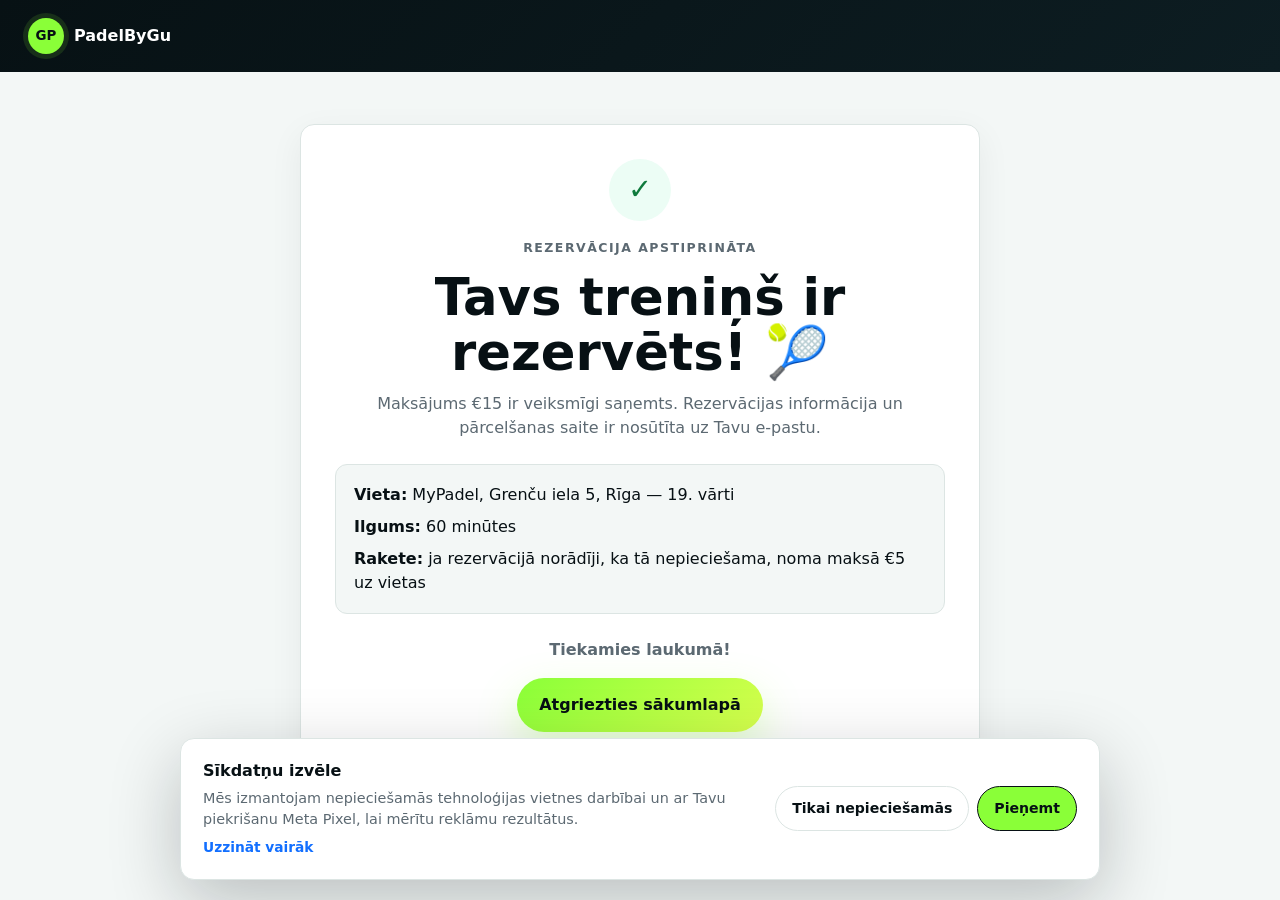
==== booking-success.html @ bc036ecd "Add files via upload" ====
<!doctype html>
<html lang="lv">
  <head>
    <meta charset="utf-8">
    <meta name="viewport" content="width=device-width, initial-scale=1">
    <title>Rezervācija apstiprināta | PadelByGu</title>
    <meta name="description" content="Tavs PadelByGu izmēģinājuma treniņš ir rezervēts.">
    <meta name="robots" content="noindex,nofollow">
    <link rel="icon" href="assets/favicon.svg" type="image/svg+xml">
    <link rel="stylesheet" href="styles.css">
  </head>
  <body class="success-page" data-page="booking-success">
    <header class="site-header inner-page-header">
      <a class="brand" href="/" aria-label="Atgriezties PadelByGu sākumlapā">
        <span class="brand-mark">GP</span>
        <span>PadelByGu</span>
      </a>
    </header>

    <main>
      <section class="success-section">
        <div class="section-inner">
          <article class="success-card">
            <div class="success-icon">✓</div>
            <p class="eyebrow">Rezervācija apstiprināta</p>
            <h1>Tavs treniņš ir rezervēts! 🎾</h1>
            <p>Maksājums €15 ir veiksmīgi saņemts. Rezervācijas informācija un pārcelšanas saite ir nosūtīta uz Tavu e-pastu.</p>

            <div class="success-details">
              <span><strong>Vieta:</strong> MyPadel, Grenču iela 5, Rīga — 19. vārti</span>
              <span><strong>Ilgums:</strong> 60 minūtes</span>
              <span><strong>Rakete:</strong> ja rezervācijā norādīji, ka tā nepieciešama, noma maksā €5 uz vietas</span>
            </div>

            <p><strong>Tiekamies laukumā!</strong></p>
            <a class="button button-primary" href="/">Atgriezties sākumlapā</a>
          </article>
        </div>
      </section>
    </main>

    <div class="cookie-banner" id="cookieBanner" hidden role="dialog" aria-live="polite" aria-label="Sīkdatņu izvēle">
      <div class="cookie-banner__content">
        <div>
          <strong>Sīkdatņu izvēle</strong>
          <p>Mēs izmantojam nepieciešamās tehnoloģijas vietnes darbībai un ar Tavu piekrišanu Meta Pixel, lai mērītu reklāmu rezultātus.</p>
          <a href="/sikdatnu-politika">Uzzināt vairāk</a>
        </div>
        <div class="cookie-banner__actions">
          <button class="cookie-button cookie-button--secondary" id="cookieReject" type="button">Tikai nepieciešamās</button>
          <button class="cookie-button cookie-button--primary" id="cookieAccept" type="button">Pieņemt</button>
        </div>
      </div>
    </div>

    <script src="script.js"></script>
  </body>
</html>
---- styles.css ----
:root {
  --ink: #071014;
  --muted: #5c6972;
  --paper: #ffffff;
  --soft: #f3f7f6;
  --line: #dce5e3;
  --dark: #071114;
  --dark-2: #0d1d22;
  --green: #8aff38;
  --green-deep: #58d21f;
  --blue: #126fff;
  --blue-deep: #0b43a7;
  --shadow: 0 22px 60px rgba(7, 16, 20, 0.16);
  --radius: 8px;
  --max: 1160px;
}

* {
  box-sizing: border-box;
}

html {
  scroll-behavior: smooth;
}

body {
  margin: 0;
  font-family: Inter, ui-sans-serif, system-ui, -apple-system, BlinkMacSystemFont, "Segoe UI", sans-serif;
  color: var(--ink);
  background: var(--paper);
  line-height: 1.5;
  padding-bottom: 84px;
}

img,
video,
iframe {
  display: block;
  max-width: 100%;
}

a {
  color: inherit;
  text-decoration: none;
}

.site-header {
  position: fixed;
  z-index: 50;
  top: 0;
  left: 0;
  right: 0;
  display: flex;
  align-items: center;
  justify-content: space-between;
  gap: 18px;
  padding: 14px 18px;
  color: #fff;
  background: linear-gradient(180deg, rgba(7, 17, 20, 0.86), rgba(7, 17, 20, 0));
  pointer-events: none;
}

.brand,
.desktop-nav {
  pointer-events: auto;
}

.brand {
  display: inline-flex;
  align-items: center;
  gap: 10px;
  font-weight: 800;
  letter-spacing: 0;
}

.brand-mark {
  display: grid;
  place-items: center;
  width: 36px;
  height: 36px;
  border-radius: 50%;
  color: var(--ink);
  background: var(--green);
  font-size: 0.84rem;
  box-shadow: 0 0 0 5px rgba(138, 255, 56, 0.12);
}

.desktop-nav {
  display: none;
}

.nav-icon-link {
  display: inline-flex;
  width: 38px;
  height: 38px;
  align-items: center;
  justify-content: center;
  border-radius: 999px;
}

.nav-icon-link svg {
  width: 19px;
  height: 19px;
  fill: currentColor;
}

.section-inner {
  width: min(100% - 36px, var(--max));
  margin: 0 auto;
}

.section-dark {
  color: #fff;
  background:
    radial-gradient(circle at 88% 12%, rgba(18, 111, 255, 0.2), transparent 28%),
    linear-gradient(135deg, var(--dark), var(--dark-2));
}

.section-light {
  background: var(--soft);
}

.section-white {
  background: var(--paper);
}

section {
  padding: 76px 0;
}

.hero {
  min-height: 100svh;
  padding: 96px 0 54px;
  overflow: hidden;
}

.hero-grid {
  display: grid;
  gap: 34px;
}

.hero-copy {
  display: grid;
  align-content: center;
  min-height: 42svh;
}

.eyebrow {
  margin: 0 0 12px;
  color: var(--blue);
  font-size: 0.78rem;
  font-weight: 850;
  letter-spacing: 0.12em;
  text-transform: uppercase;
}

.section-dark .eyebrow {
  color: var(--green);
}

.section-light .eyebrow,
.section-white .eyebrow,
.section-light .section-heading .eyebrow,
.section-white .section-heading .eyebrow,
.section-white .location-copy .eyebrow {
  color: var(--blue);
}

h1,
h2,
h3,
p {
  margin-top: 0;
}

h1 {
  max-width: 760px;
  margin-bottom: 18px;
  font-size: clamp(2.7rem, 13vw, 5.6rem);
  line-height: 1.08;
  letter-spacing: 0;
  text-wrap: balance;
}

h2 {
  margin-bottom: 18px;
  font-size: clamp(2rem, 8vw, 4.2rem);
  line-height: 1.08;
  letter-spacing: 0;
  text-wrap: balance;
}

h3 {
  margin-bottom: 8px;
  font-size: 1.02rem;
  letter-spacing: 0;
}

.hero-subhead,
.section-heading p,
.section-text p,
.coach-copy p,
.final-cta p,
.location-copy p {
  color: rgba(255, 255, 255, 0.78);
  font-size: 1.08rem;
}

.section-light .section-heading p,
.section-white .section-heading p,
.section-light .section-text p,
.section-white .section-text p,
.location-copy p {
  color: var(--muted);
}

.trust-line {
  margin-bottom: 22px;
  color: rgba(255, 255, 255, 0.88);
  font-weight: 800;
}

.button {
  display: inline-flex;
  min-height: 54px;
  align-items: center;
  justify-content: center;
  border: 0;
  border-radius: 999px;
  padding: 16px 22px;
  font-weight: 850;
  line-height: 1;
  transition: transform 180ms ease, box-shadow 180ms ease, background 180ms ease;
}

.button:hover {
  transform: translateY(-2px);
}

.button-primary {
  color: #061014;
  background: linear-gradient(135deg, var(--green), #d7ff4d);
  box-shadow: 0 16px 42px rgba(138, 255, 56, 0.26);
}

.button-secondary {
  color: #fff;
  background: linear-gradient(135deg, var(--blue), var(--blue-deep));
  box-shadow: 0 16px 38px rgba(18, 111, 255, 0.2);
}

.full-width {
  width: 100%;
}

.cta-row {
  display: flex;
  flex-wrap: wrap;
  align-items: center;
  gap: 14px;
}

.microcopy {
  max-width: 540px;
  margin: 10px 0 0;
  color: rgba(255, 255, 255, 0.66);
  font-size: 0.94rem;
}

.bonus-line {
  max-width: 540px;
  margin: 12px 0 0;
  color: rgba(255, 255, 255, 0.82);
  font-size: 0.92rem;
  font-weight: 800;
}

.hero-contact-line {
  max-width: 540px;
  margin: 10px 0 0;
  color: rgba(255, 255, 255, 0.62);
  font-size: 0.88rem;
}

.hero-contact-line a {
  color: var(--green);
  font-weight: 850;
  text-decoration: underline;
  text-decoration-thickness: 1px;
  text-underline-offset: 3px;
}

.hero-media {
  position: relative;
}

.hero-frame {
  position: relative;
  width: 100%;
  aspect-ratio: 4 / 5;
  border-radius: var(--radius);
  overflow: hidden;
  box-shadow: var(--shadow);
  background: #061014;
}

.hero-media-item {
  display: none;
  width: 100%;
  height: 100%;
  object-fit: cover;
}

.hero-media-item.is-active {
  display: block;
}

.media-strip {
  display: flex;
  gap: 8px;
  margin-top: 8px;
  overflow-x: auto;
  overscroll-behavior-x: contain;
  padding-bottom: 4px;
  scroll-snap-type: x proximity;
  scrollbar-width: thin;
}

.media-thumb {
  position: relative;
  flex: 0 0 112px;
  border: 1px solid rgba(255, 255, 255, 0.18);
  border-radius: var(--radius);
  padding: 0;
  overflow: hidden;
  color: #fff;
  background: rgba(255, 255, 255, 0.08);
  cursor: pointer;
  scroll-snap-align: start;
}

.media-thumb img,
.media-thumb video {
  width: 100%;
  aspect-ratio: 4 / 3;
  object-fit: cover;
  opacity: 0.72;
  transition: opacity 180ms ease, transform 180ms ease;
}

.media-thumb span {
  position: absolute;
  left: 8px;
  bottom: 8px;
  border-radius: 999px;
  padding: 5px 8px;
  color: #061014;
  background: var(--green);
  font-size: 0.72rem;
  font-weight: 900;
}

.media-thumb:hover img,
.media-thumb:hover video,
.media-thumb.is-active img,
.media-thumb.is-active video {
  opacity: 1;
  transform: scale(1.04);
}

.media-thumb.is-active {
  border-color: var(--green);
  box-shadow: 0 0 0 3px rgba(138, 255, 56, 0.18);
}

.two-column,
.offer-layout,
.location-layout,
.coach-layout {
  display: grid;
  gap: 28px;
}

.centered {
  max-width: 760px;
  margin: 0 auto 34px;
  text-align: center;
}

.feature-grid,
.steps,
.testimonial-grid {
  display: grid;
  gap: 14px;
}

.feature-card,
.step-card,
.testimonial-card,
.offer-card,
.map-card,
.faq-list details {
  border: 1px solid var(--line);
  border-radius: var(--radius);
  background: #fff;
  box-shadow: 0 10px 34px rgba(7, 16, 20, 0.05);
}

.feature-card,
.step-card,
.testimonial-card,
.offer-card {
  padding: 22px;
}

.feature-card p,
.step-card p,
.testimonial-card p,
.faq-list p {
  color: var(--muted);
}

.card-icon,
.step-card span {
  display: inline-flex;
  align-items: center;
  justify-content: center;
  margin-bottom: 18px;
  color: var(--ink);
  background: #ecffdc;
  border: 1px solid #d3fabe;
  font-weight: 900;
}

.card-icon {
  width: 42px;
  height: 42px;
  border-radius: 50%;
  font-size: 0.8rem;
}

.offer-band {
  position: relative;
  overflow: hidden;
}

.offer-card {
  color: var(--ink);
  background: #fff;
}

.price {
  margin-bottom: 0;
  font-size: 4.8rem;
  font-weight: 950;
  line-height: 0.92;
  letter-spacing: 0;
}

.price-label {
  margin-bottom: 22px;
  color: var(--muted);
  font-weight: 800;
}

.clean-list,
.cred-list {
  display: grid;
  gap: 12px;
  padding: 0;
  margin: 0 0 24px;
  list-style: none;
}

.clean-list li,
.cred-list li,
.detail-grid span {
  position: relative;
  padding-left: 26px;
}

.clean-list li::before,
.cred-list li::before,
.detail-grid span::before {
  content: "";
  position: absolute;
  left: 0;
  top: 0.62em;
  width: 9px;
  height: 9px;
  border-radius: 50%;
  background: var(--green-deep);
  box-shadow: 0 0 0 5px rgba(88, 210, 31, 0.14);
}

.step-card span {
  width: 44px;
  height: 44px;
  border-radius: 50%;
}

.detail-grid {
  display: grid;
  gap: 10px;
  margin: 24px 0;
}

.facility-note {
  margin: 0 0 24px;
  border-left: 3px solid var(--blue);
  padding: 4px 0 4px 16px;
}

.facility-note h3 {
  margin-bottom: 6px;
  font-size: 1rem;
}

.facility-note p {
  margin: 0;
  color: var(--muted);
  font-size: 0.98rem;
}

.text-link {
  color: var(--blue);
  font-weight: 850;
}

.location-visuals {
  display: grid;
  gap: 14px;
}

.court-gallery,
.map-card {
  overflow: hidden;
  border: 1px solid var(--line);
  border-radius: var(--radius);
  background: var(--soft);
  box-shadow: 0 10px 34px rgba(7, 16, 20, 0.05);
}

.court-gallery {
  padding: 8px;
}

.court-frame {
  position: relative;
  aspect-ratio: 4 / 3;
  overflow: hidden;
  border-radius: 6px;
  background: #071014;
}

.court-slide {
  display: none;
  width: 100%;
  height: 100%;
  object-fit: cover;
}

.court-slide.is-active {
  display: block;
}

.court-controls {
  display: flex;
  gap: 8px;
  margin-top: 8px;
  overflow-x: auto;
  overscroll-behavior-x: contain;
  padding-bottom: 2px;
  scrollbar-width: thin;
}

.court-thumb {
  flex: 0 0 82px;
  border: 2px solid transparent;
  border-radius: 6px;
  padding: 0;
  overflow: hidden;
  background: #fff;
  cursor: pointer;
}

.court-thumb img {
  width: 100%;
  aspect-ratio: 4 / 3;
  object-fit: cover;
  opacity: 0.72;
  transition: opacity 180ms ease, transform 180ms ease;
}

.court-thumb:hover img,
.court-thumb.is-active img {
  opacity: 1;
  transform: scale(1.04);
}

.court-thumb.is-active {
  border-color: var(--blue);
}

.map-card {
  min-height: 260px;
  background: var(--soft);
}

.map-card iframe {
  width: 100%;
  height: 100%;
  min-height: 260px;
  border: 0;
}

.coach-photo img {
  width: 100%;
  max-height: 680px;
  border-radius: var(--radius);
  object-fit: cover;
  object-position: center 38%;
  box-shadow: var(--shadow);
}

.cred-list {
  margin-top: 24px;
  color: rgba(255, 255, 255, 0.88);
}

.stars {
  margin-bottom: 14px;
  color: var(--blue);
  font-size: 1rem;
  letter-spacing: 0.1em;
}

.testimonial-card span {
  display: block;
  margin-top: 18px;
  font-weight: 850;
}

.narrow {
  max-width: 820px;
}

.faq-list {
  display: grid;
  gap: 10px;
}

.faq-list details {
  padding: 0;
}

.faq-list summary {
  cursor: pointer;
  padding: 20px;
  font-weight: 850;
  list-style: none;
}

.faq-list summary::-webkit-details-marker {
  display: none;
}

.faq-list summary::after {
  content: "+";
  float: right;
  color: var(--blue);
  font-size: 1.3rem;
  line-height: 1;
}

.faq-list details[open] summary::after {
  content: "−";
}

.faq-list p {
  margin: 0;
  padding: 0 20px 20px;
}

.final-cta {
  text-align: center;
}

.final-cta .button {
  margin: 10px 0 20px;
}

.final-contact {
  width: min(100%, 560px);
  margin: 20px auto 0;
  border: 1px solid rgba(255, 255, 255, 0.14);
  border-radius: var(--radius);
  padding: 18px;
  background: rgba(255, 255, 255, 0.06);
}

.final-contact h3 {
  margin-bottom: 12px;
  color: #fff;
  font-size: 1rem;
}

.contact-links {
  display: grid;
  gap: 10px;
}

.contact-links a {
  display: inline-flex;
  align-items: center;
  justify-content: center;
  gap: 10px;
  color: rgba(255, 255, 255, 0.82);
  font-size: 0.94rem;
  font-weight: 800;
}

.contact-links svg {
  width: 18px;
  height: 18px;
  flex: 0 0 auto;
  fill: var(--green);
}

.phone-emoji {
  color: var(--green);
  font-size: 1rem;
  line-height: 1;
}

.sticky-cta {
  position: fixed;
  z-index: 60;
  left: 16px;
  right: 16px;
  bottom: 16px;
  display: flex;
  min-height: 56px;
  align-items: center;
  justify-content: center;
  border-radius: 999px;
  color: #061014;
  background: linear-gradient(135deg, var(--green), #d7ff4d);
  box-shadow: 0 18px 44px rgba(7, 16, 20, 0.28);
  font-weight: 900;
}

.reveal {
  opacity: 0;
  transform: translateY(18px);
  transition: opacity 600ms ease, transform 600ms ease;
}

.reveal.is-visible {
  opacity: 1;
  transform: translateY(0);
}

@media (prefers-reduced-motion: reduce) {
  html {
    scroll-behavior: auto;
  }

  .button,
  .reveal {
    transition: none;
  }

  .reveal {
    opacity: 1;
    transform: none;
  }
}

@media (max-width: 420px) {
  .bonus-extra {
    display: none;
  }
}

@media (min-width: 720px) {
  body {
    padding-bottom: 0;
  }

  .site-header {
    padding: 18px 28px;
  }

  .desktop-nav {
    display: flex;
    align-items: center;
    gap: 6px;
    padding: 6px;
    border: 1px solid rgba(255, 255, 255, 0.12);
    border-radius: 999px;
    background: rgba(7, 17, 20, 0.44);
    backdrop-filter: blur(18px);
  }

  .desktop-nav a {
    border-radius: 999px;
    padding: 10px 14px;
    color: rgba(255, 255, 255, 0.78);
    font-size: 0.9rem;
    font-weight: 800;
  }

  .desktop-nav a:hover,
  .desktop-nav .nav-cta {
    color: #061014;
    background: var(--green);
  }

  .desktop-nav .nav-icon-link {
    padding: 0;
  }

  .desktop-nav .nav-icon-link:hover {
    color: #061014;
    background: var(--green);
  }

  .sticky-cta {
    display: none;
  }

  section {
    padding: 104px 0;
  }

  .hero {
    padding-top: 118px;
  }

  .hero-grid,
  .two-column,
  .offer-layout,
  .location-layout,
  .coach-layout {
    grid-template-columns: minmax(0, 1fr) minmax(0, 1fr);
    align-items: center;
  }

  .hero-copy {
    min-height: auto;
  }

  .hero-frame {
    min-height: 620px;
  }

  .media-strip {
    margin-top: 10px;
  }

  .feature-grid {
    grid-template-columns: repeat(3, 1fr);
  }

  .steps {
    grid-template-columns: repeat(3, 1fr);
  }

  .testimonial-grid {
    grid-template-columns: repeat(3, 1fr);
  }

  .detail-grid {
    grid-template-columns: repeat(2, 1fr);
  }
}

@media (min-width: 1040px) {
  .section-inner {
    width: min(100% - 64px, var(--max));
  }

  .hero-grid {
    grid-template-columns: 0.9fr 1.1fr;
  }
}

/* =========================================================
   PadelByGu launch additions: footer, cookie banner,
   booking, success and legal pages
========================================================= */

.site-footer {
  padding: 34px 0 110px;
  color: rgba(255, 255, 255, 0.74);
  background: #071114;
  border-top: 1px solid rgba(255, 255, 255, 0.08);
}

.footer-grid {
  display: grid;
  gap: 22px;
}

.site-footer strong {
  color: #fff;
  font-size: 1rem;
}

.site-footer p {
  margin: 6px 0 0;
  font-size: 0.88rem;
}

.site-footer a {
  color: rgba(255, 255, 255, 0.82);
}

.site-footer a:hover {
  color: var(--green);
}

.footer-links {
  display: flex;
  flex-wrap: wrap;
  gap: 10px 18px;
  align-items: flex-start;
}

.footer-links a {
  font-size: 0.88rem;
  font-weight: 750;
}

/* Cookie consent */
.cookie-banner[hidden] {
  display: none !important;
}

.cookie-banner {
  position: fixed;
  z-index: 100;
  left: 14px;
  right: 14px;
  bottom: 86px;
  max-width: 920px;
  margin: 0 auto;
  border: 1px solid var(--line);
  border-radius: 14px;
  background: #fff;
  box-shadow: 0 22px 70px rgba(7, 16, 20, 0.24);
}

.cookie-banner__content {
  display: grid;
  gap: 16px;
  padding: 18px;
}

.cookie-banner strong {
  display: block;
  margin-bottom: 5px;
  font-size: 1rem;
}

.cookie-banner p {
  margin: 0;
  color: var(--muted);
  font-size: 0.9rem;
}

.cookie-banner a {
  display: inline-block;
  margin-top: 6px;
  color: var(--blue);
  font-size: 0.86rem;
  font-weight: 800;
}

.cookie-banner__actions {
  display: flex;
  flex-wrap: wrap;
  gap: 8px;
}

.cookie-button {
  min-height: 44px;
  border-radius: 999px;
  padding: 11px 16px;
  font: inherit;
  font-size: 0.88rem;
  font-weight: 850;
  cursor: pointer;
}

.cookie-button--primary {
  border: 1px solid var(--ink);
  color: #061014;
  background: var(--green);
}

.cookie-button--secondary {
  border: 1px solid var(--line);
  color: var(--ink);
  background: #fff;
}

/* Shared inner-page header */
.inner-page-header {
  position: static;
  color: #fff;
  background: linear-gradient(135deg, var(--dark), var(--dark-2));
}

.inner-page-header .brand {
  pointer-events: auto;
}

/* Booking page */
.booking-page,
.success-page,
.legal-page {
  min-height: 100vh;
  background: var(--soft);
}

.booking-hero,
.success-hero,
.legal-hero {
  padding: 72px 0 30px;
  color: #fff;
  background:
    radial-gradient(circle at 88% 12%, rgba(18, 111, 255, 0.2), transparent 28%),
    linear-gradient(135deg, var(--dark), var(--dark-2));
}

.booking-hero h1,
.success-hero h1,
.legal-hero h1 {
  margin-bottom: 12px;
  font-size: clamp(2.2rem, 8vw, 4.3rem);
}

.booking-hero p,
.success-hero p,
.legal-hero p {
  max-width: 720px;
  margin-bottom: 0;
  color: rgba(255, 255, 255, 0.76);
  font-size: 1rem;
}

.booking-section {
  padding: 36px 0 72px;
}

.booking-layout {
  display: grid;
  gap: 18px;
}

.booking-widget-card,
.booking-trust-card,
.success-card,
.legal-card {
  border: 1px solid var(--line);
  border-radius: 14px;
  background: #fff;
  box-shadow: 0 10px 34px rgba(7, 16, 20, 0.06);
}

.booking-widget-card {
  overflow: hidden;
  padding: 8px;
}

.booking-widget-card iframe {
  width: 100%;
  min-height: 1040px;
  border: 0;
}

.booking-trust-card {
  padding: 22px;
}

.booking-trust-card h2 {
  margin-bottom: 16px;
  font-size: 1.35rem;
}

.booking-trust-list {
  display: grid;
  gap: 12px;
  padding: 0;
  margin: 0;
  list-style: none;
}

.booking-trust-list li {
  position: relative;
  padding-left: 24px;
  color: var(--muted);
}

.booking-trust-list li::before {
  content: "✓";
  position: absolute;
  left: 0;
  color: var(--green-deep);
  font-weight: 900;
}

.booking-small-print {
  margin: 18px 0 0;
  color: var(--muted);
  font-size: 0.82rem;
}

/* Success */
.success-section {
  padding: 52px 0 80px;
}

.success-card {
  max-width: 680px;
  margin: 0 auto;
  padding: 34px;
  text-align: center;
}

.success-icon {
  display: grid;
  width: 62px;
  height: 62px;
  place-items: center;
  margin: 0 auto 18px;
  border-radius: 50%;
  color: #0f7a3c;
  background: #ecfdf5;
  font-size: 1.8rem;
  font-weight: 900;
}

.success-card h1 {
  margin-bottom: 12px;
  font-size: clamp(2rem, 7vw, 3.2rem);
}

.success-card > p {
  color: var(--muted);
}

.success-details {
  display: grid;
  gap: 8px;
  margin: 24px 0;
  border: 1px solid var(--line);
  border-radius: 12px;
  padding: 18px;
  background: var(--soft);
  text-align: left;
}

.success-details strong {
  color: var(--ink);
}

/* Legal pages */
.legal-section {
  padding: 36px 0 80px;
}

.legal-card {
  max-width: 900px;
  margin: 0 auto;
  padding: 28px;
}

.legal-card h2 {
  margin-top: 34px;
  margin-bottom: 10px;
  font-size: 1.45rem;
}

.legal-card h2:first-child {
  margin-top: 0;
}

.legal-card p,
.legal-card li {
  color: var(--muted);
}

.legal-card a {
  color: var(--blue);
  text-decoration: underline;
  text-underline-offset: 3px;
}

.legal-card ul {
  padding-left: 22px;
}

@media (min-width: 720px) {
  .site-footer {
    padding-bottom: 34px;
  }

  .footer-grid {
    grid-template-columns: 1fr auto;
    align-items: start;
  }

  .cookie-banner {
    bottom: 20px;
  }

  .cookie-banner__content {
    grid-template-columns: 1fr auto;
    align-items: center;
    padding: 20px 22px;
  }

  .cookie-banner__actions {
    justify-content: flex-end;
  }

  .booking-layout {
    grid-template-columns: minmax(0, 1fr) 300px;
    align-items: start;
  }

  .booking-trust-card {
    position: sticky;
    top: 24px;
  }

  .legal-card {
    padding: 42px;
  }
}
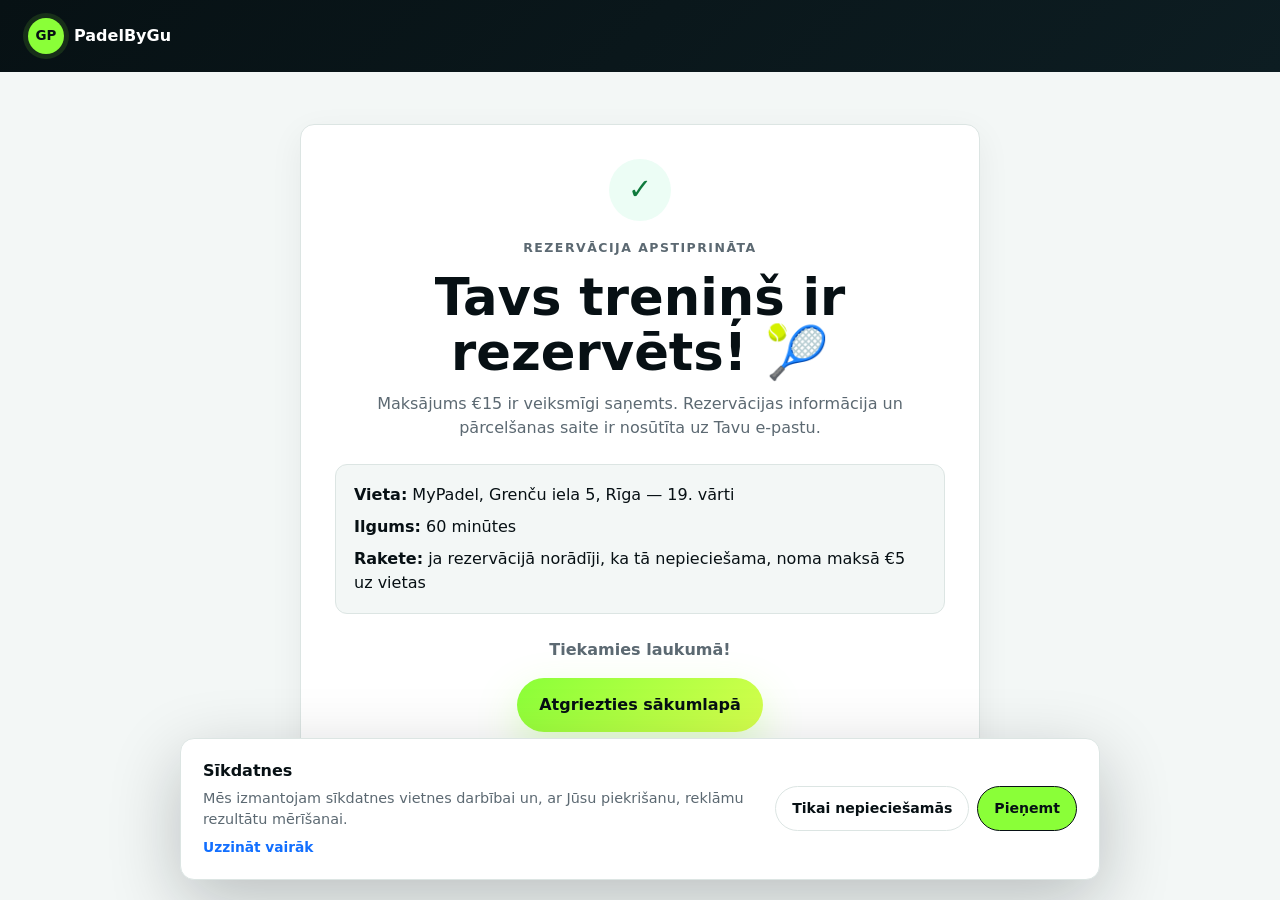
==== commit b77a099f: "Update booking-success.html" ====
--- a/booking-success.html
+++ b/booking-success.html
@@ -40,18 +40,35 @@
     </main>
 
     <div class="cookie-banner" id="cookieBanner" hidden role="dialog" aria-live="polite" aria-label="Sīkdatņu izvēle">
-      <div class="cookie-banner__content">
-        <div>
-          <strong>Sīkdatņu izvēle</strong>
-          <p>Mēs izmantojam nepieciešamās tehnoloģijas vietnes darbībai un ar Tavu piekrišanu Meta Pixel, lai mērītu reklāmu rezultātus.</p>
-          <a href="/sikdatnu-politika">Uzzināt vairāk</a>
-        </div>
-        <div class="cookie-banner__actions">
-          <button class="cookie-button cookie-button--secondary" id="cookieReject" type="button">Tikai nepieciešamās</button>
-          <button class="cookie-button cookie-button--primary" id="cookieAccept" type="button">Pieņemt</button>
-        </div>
-      </div>
+  <div class="cookie-banner__content">
+    <div>
+      <strong>Sīkdatnes</strong>
+      <p>
+        Mēs izmantojam sīkdatnes vietnes darbībai un, ar Jūsu piekrišanu,
+        reklāmu rezultātu mērīšanai.
+      </p>
+      <a href="/sikdatnu-politika">Uzzināt vairāk</a>
     </div>
+
+    <div class="cookie-banner__actions">
+      <button
+        class="cookie-button cookie-button--secondary"
+        id="cookieReject"
+        type="button"
+      >
+        Tikai nepieciešamās
+      </button>
+
+      <button
+        class="cookie-button cookie-button--primary"
+        id="cookieAccept"
+        type="button"
+      >
+        Pieņemt
+      </button>
+    </div>
+  </div>
+</div>
 
     <script src="script.js"></script>
   </body>
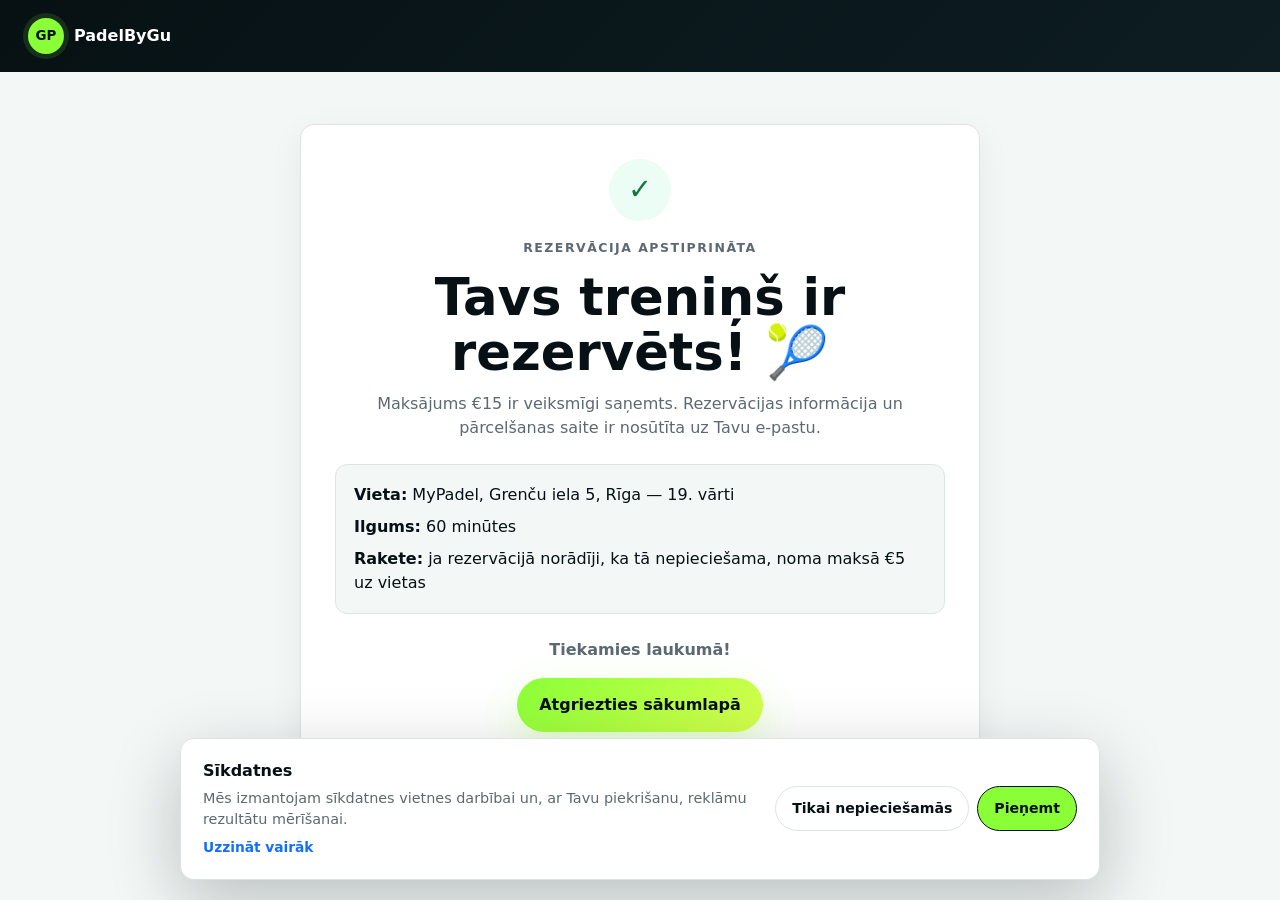
==== commit c55a9935: "Update booking-success.html" ====
--- a/booking-success.html
+++ b/booking-success.html
@@ -44,7 +44,7 @@
     <div>
       <strong>Sīkdatnes</strong>
       <p>
-        Mēs izmantojam sīkdatnes vietnes darbībai un, ar Jūsu piekrišanu,
+        Mēs izmantojam sīkdatnes vietnes darbībai un, ar Tavu piekrišanu,
         reklāmu rezultātu mērīšanai.
       </p>
       <a href="/sikdatnu-politika">Uzzināt vairāk</a>
